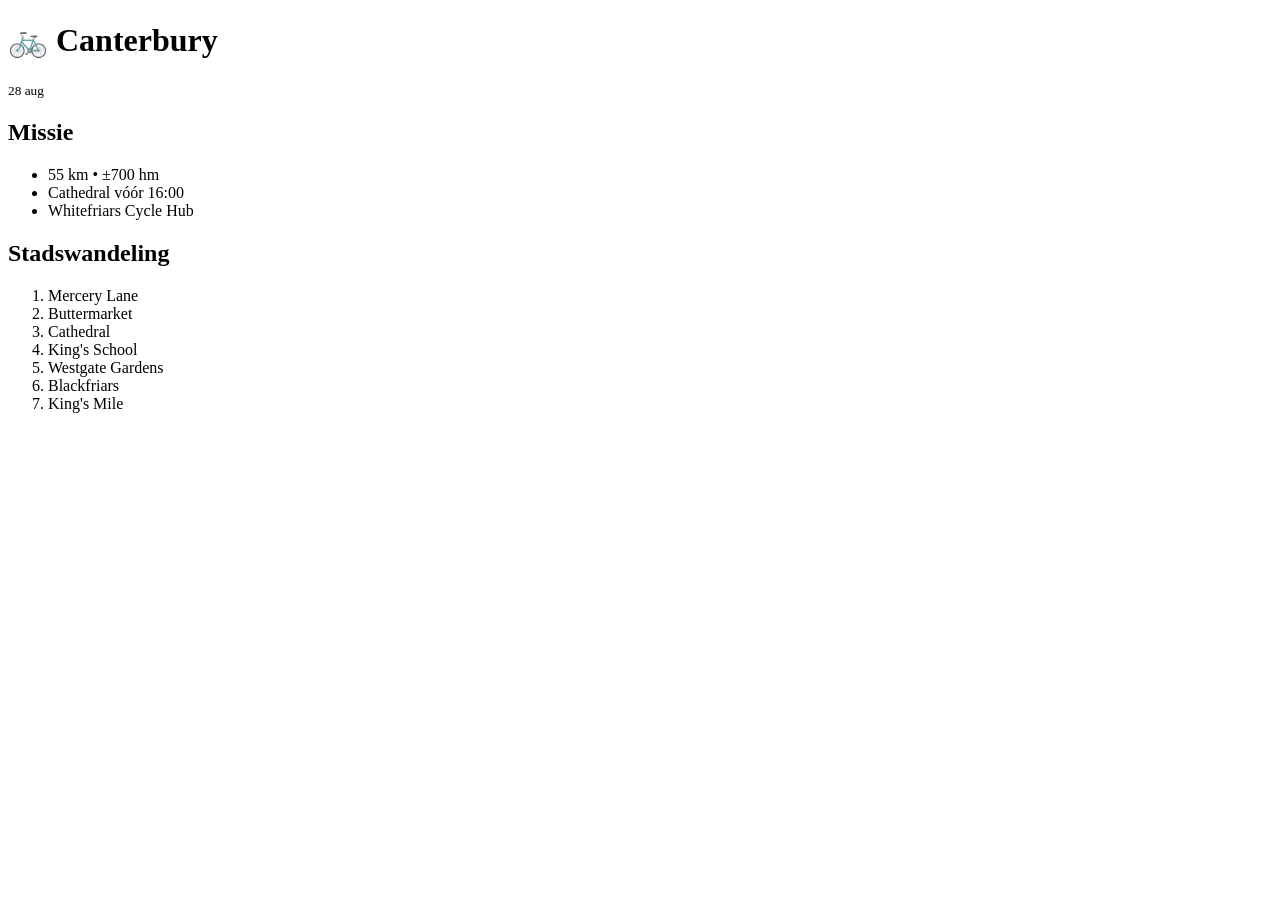
==== canterbury.html @ 204adf3a "Add files via upload" ====
<!doctype html><html lang='nl'><head><meta charset='utf-8'><meta name='viewport' content='width=device-width,initial-scale=1'><title>Canterbury</title><link rel='stylesheet' href='assets/style.css'></head><body><header><h1>🚲 Canterbury</h1><small>28 aug</small></header><main><div class='card'><h2>Missie</h2><ul><li>55 km • ±700 hm</li><li>Cathedral vóór 16:00</li><li>Whitefriars Cycle Hub</li></ul></div><div class='card'><h2>Stadswandeling</h2><ol><li>Mercery Lane</li><li>Buttermarket</li><li>Cathedral</li><li>King's School</li><li>Westgate Gardens</li><li>Blackfriars</li><li>King's Mile</li></ol></div></main></body></html>
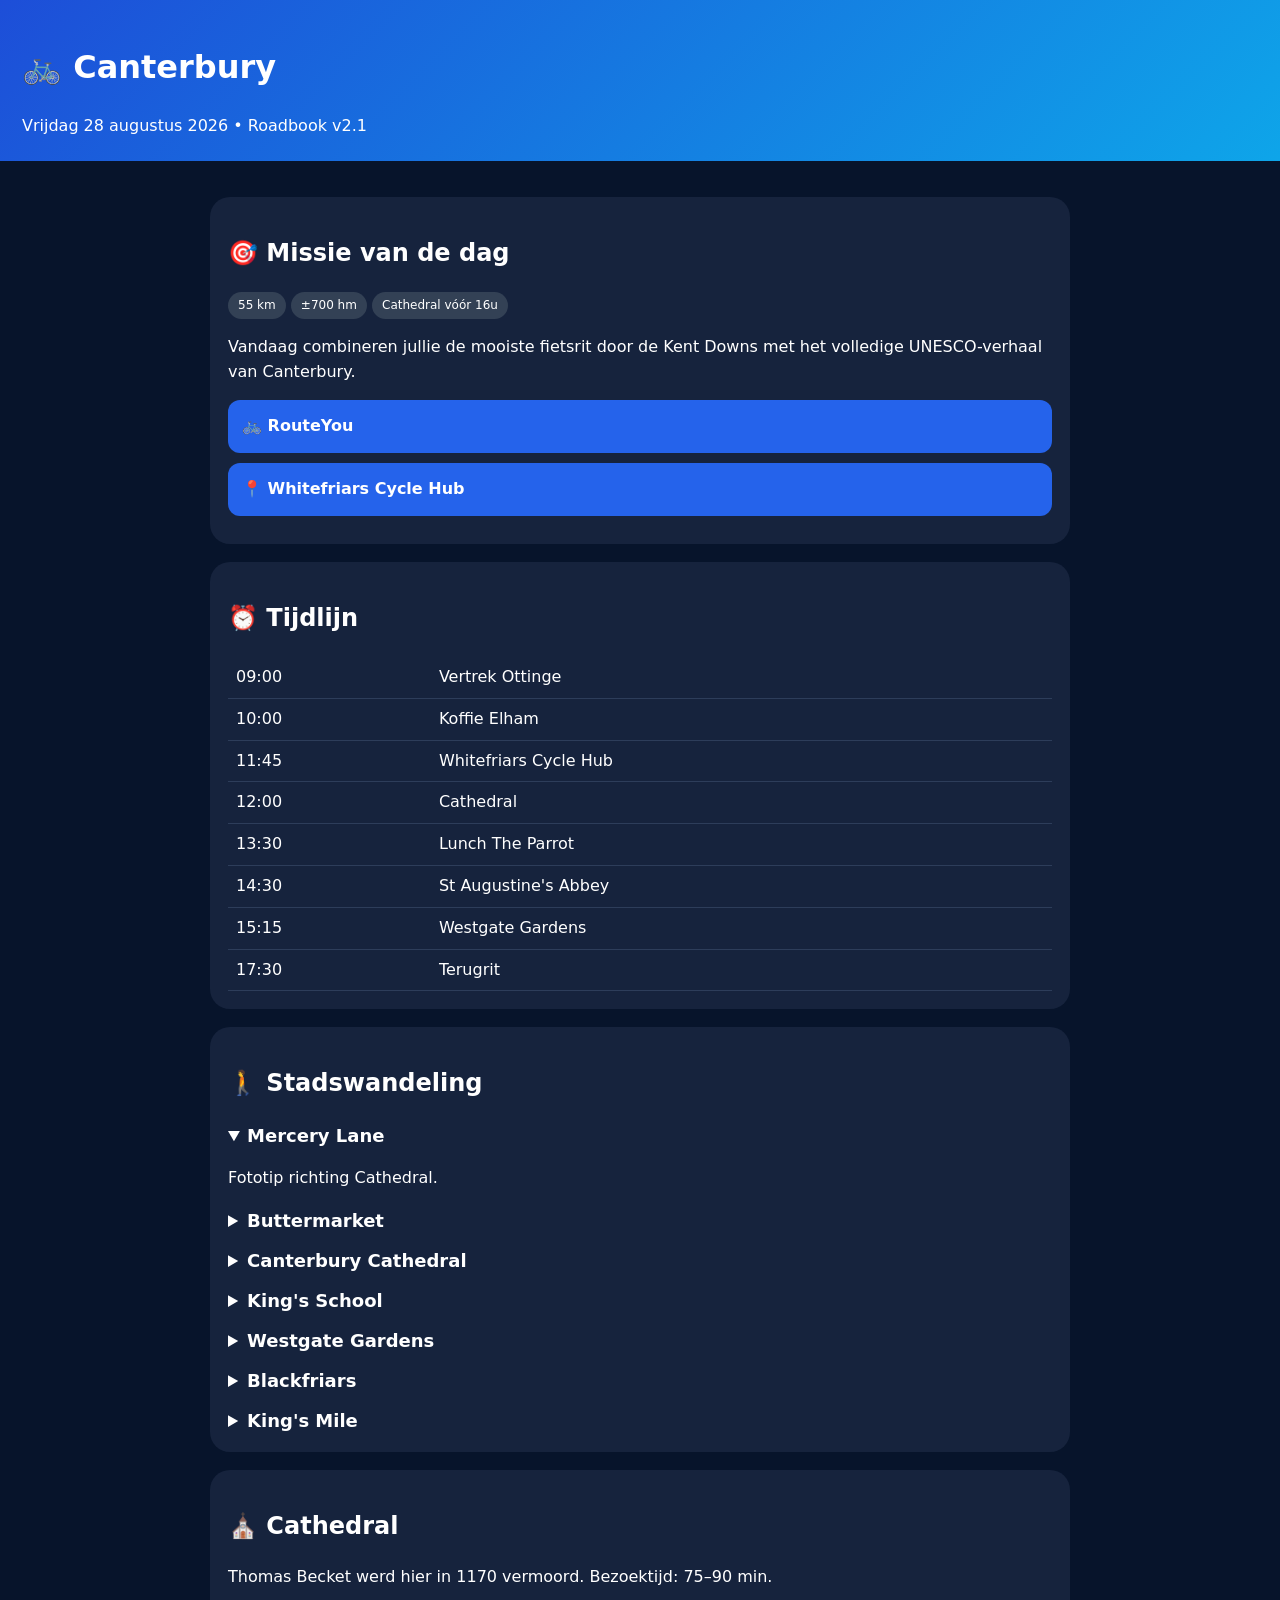
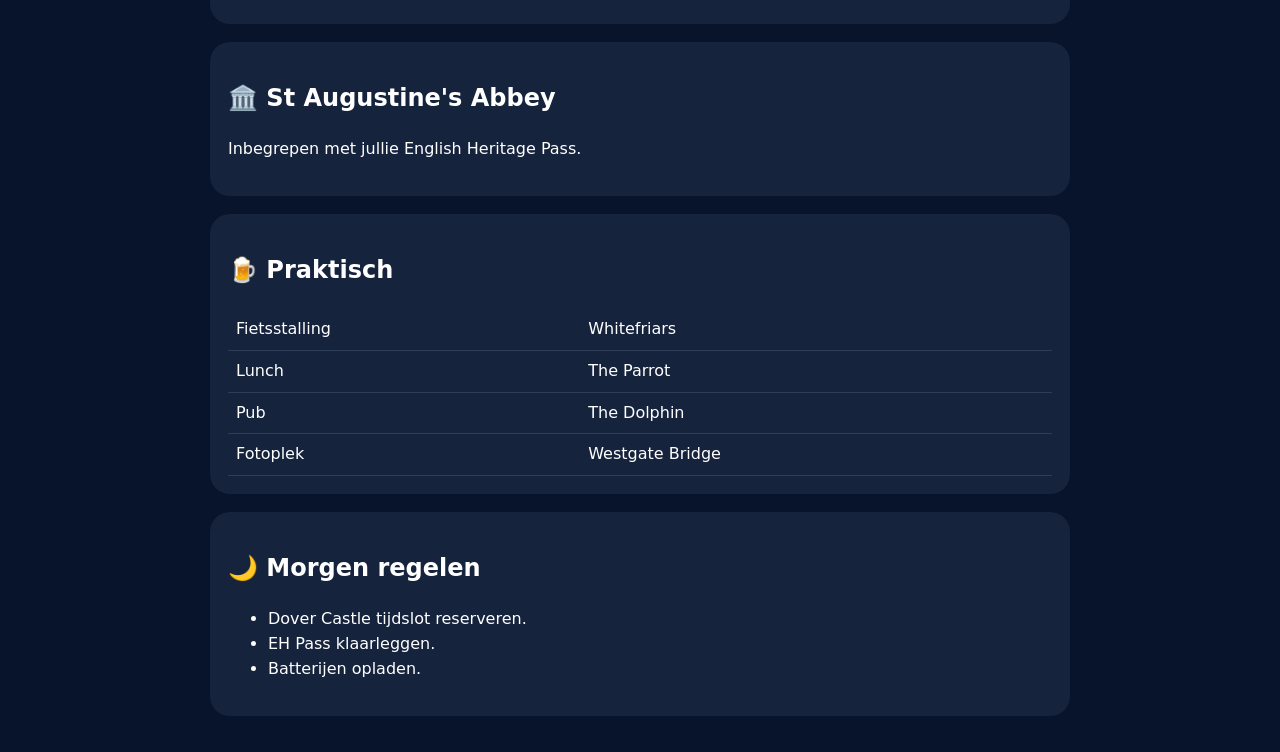
==== commit 58a92081: "Add files via upload" ====
--- a/canterbury.html
+++ b/canterbury.html
@@ -1 +1 @@
-<!doctype html><html lang='nl'><head><meta charset='utf-8'><meta name='viewport' content='width=device-width,initial-scale=1'><title>Canterbury</title><link rel='stylesheet' href='assets/style.css'></head><body><header><h1>🚲 Canterbury</h1><small>28 aug</small></header><main><div class='card'><h2>Missie</h2><ul><li>55 km • ±700 hm</li><li>Cathedral vóór 16:00</li><li>Whitefriars Cycle Hub</li></ul></div><div class='card'><h2>Stadswandeling</h2><ol><li>Mercery Lane</li><li>Buttermarket</li><li>Cathedral</li><li>King's School</li><li>Westgate Gardens</li><li>Blackfriars</li><li>King's Mile</li></ol></div></main></body></html>+<!doctype html><html lang='nl'><head><meta charset='utf-8'><meta name='viewport' content='width=device-width,initial-scale=1'><title>Canterbury</title><link rel='stylesheet' href='assets/style.css'></head><body><header><h1>🚲 Canterbury</h1><div>Vrijdag 28 augustus 2026 • Roadbook v2.1</div></header><main><div class='card'><h2>🎯 Missie van de dag</h2><div><span class='badge'>55 km</span> <span class='badge'>±700 hm</span> <span class='badge'>Cathedral vóór 16u</span></div><p>Vandaag combineren jullie de mooiste fietsrit door de Kent Downs met het volledige UNESCO-verhaal van Canterbury.</p><a class='btn' href='https://www.routeyou.com/'>🚲 RouteYou</a><a class='btn' href='https://maps.google.com/?q=Whitefriars+Canterbury'>📍 Whitefriars Cycle Hub</a></div><div class='card'><h2>⏰ Tijdlijn</h2><table><tr><td>09:00</td><td>Vertrek Ottinge</td></tr><tr><td>10:00</td><td>Koffie Elham</td></tr><tr><td>11:45</td><td>Whitefriars Cycle Hub</td></tr><tr><td>12:00</td><td>Cathedral</td></tr><tr><td>13:30</td><td>Lunch The Parrot</td></tr><tr><td>14:30</td><td>St Augustine's Abbey</td></tr><tr><td>15:15</td><td>Westgate Gardens</td></tr><tr><td>17:30</td><td>Terugrit</td></tr></table></div><div class='card'><h2>🚶 Stadswandeling</h2><details open><summary>Mercery Lane</summary><p>Fototip richting Cathedral.</p></details><details><summary>Buttermarket</summary><p>Gezellig historisch plein.</p></details><details><summary>Canterbury Cathedral</summary><p>Bell Harry Tower, Crypt, Cloisters en Trinity Chapel zijn de hoogtepunten.</p></details><details><summary>King's School</summary><p>Oudste nog bestaande school van Engeland.</p></details><details><summary>Westgate Gardens</summary><p>Rivier de Stour onder de Westgate Tower.</p></details><details><summary>Blackfriars</summary><p>Rustige kloosterruïne.</p></details><details><summary>King's Mile</summary><p>Ideale afsluiter voor een pint.</p></details></div><div class='card'><h2>⛪ Cathedral</h2><p>Thomas Becket werd hier in 1170 vermoord. Bezoektijd: 75–90 min.</p></div><div class='card'><h2>🏛️ St Augustine's Abbey</h2><p>Inbegrepen met jullie English Heritage Pass.</p></div><div class='card'><h2>🍺 Praktisch</h2><table><tr><td>Fietsstalling</td><td>Whitefriars</td></tr><tr><td>Lunch</td><td>The Parrot</td></tr><tr><td>Pub</td><td>The Dolphin</td></tr><tr><td>Fotoplek</td><td>Westgate Bridge</td></tr></table></div><div class='card'><h2>🌙 Morgen regelen</h2><ul><li>Dover Castle tijdslot reserveren.</li><li>EH Pass klaarleggen.</li><li>Batterijen opladen.</li></ul></div></main></body></html>
--- a/assets/style.css
+++ b/assets/style.css
@@ -0,0 +1 @@
+body{margin:0;font-family:system-ui;background:#07142b;color:#fff;line-height:1.55}header{padding:22px;background:linear-gradient(135deg,#1d4ed8,#0ea5e9)}main{max-width:860px;margin:auto;padding:18px}.card{background:#16233d;border-radius:20px;padding:18px;margin:18px 0}.btn{display:block;background:#2563eb;color:#fff;text-decoration:none;padding:14px;border-radius:12px;margin:10px 0;font-weight:600}table{width:100%;border-collapse:collapse}td{padding:8px;border-bottom:1px solid #2d3d5a}.badge{display:inline-block;background:#334155;padding:4px 10px;border-radius:999px;font-size:12px}details{margin-top:12px}summary{cursor:pointer;font-size:18px;font-weight:700}
